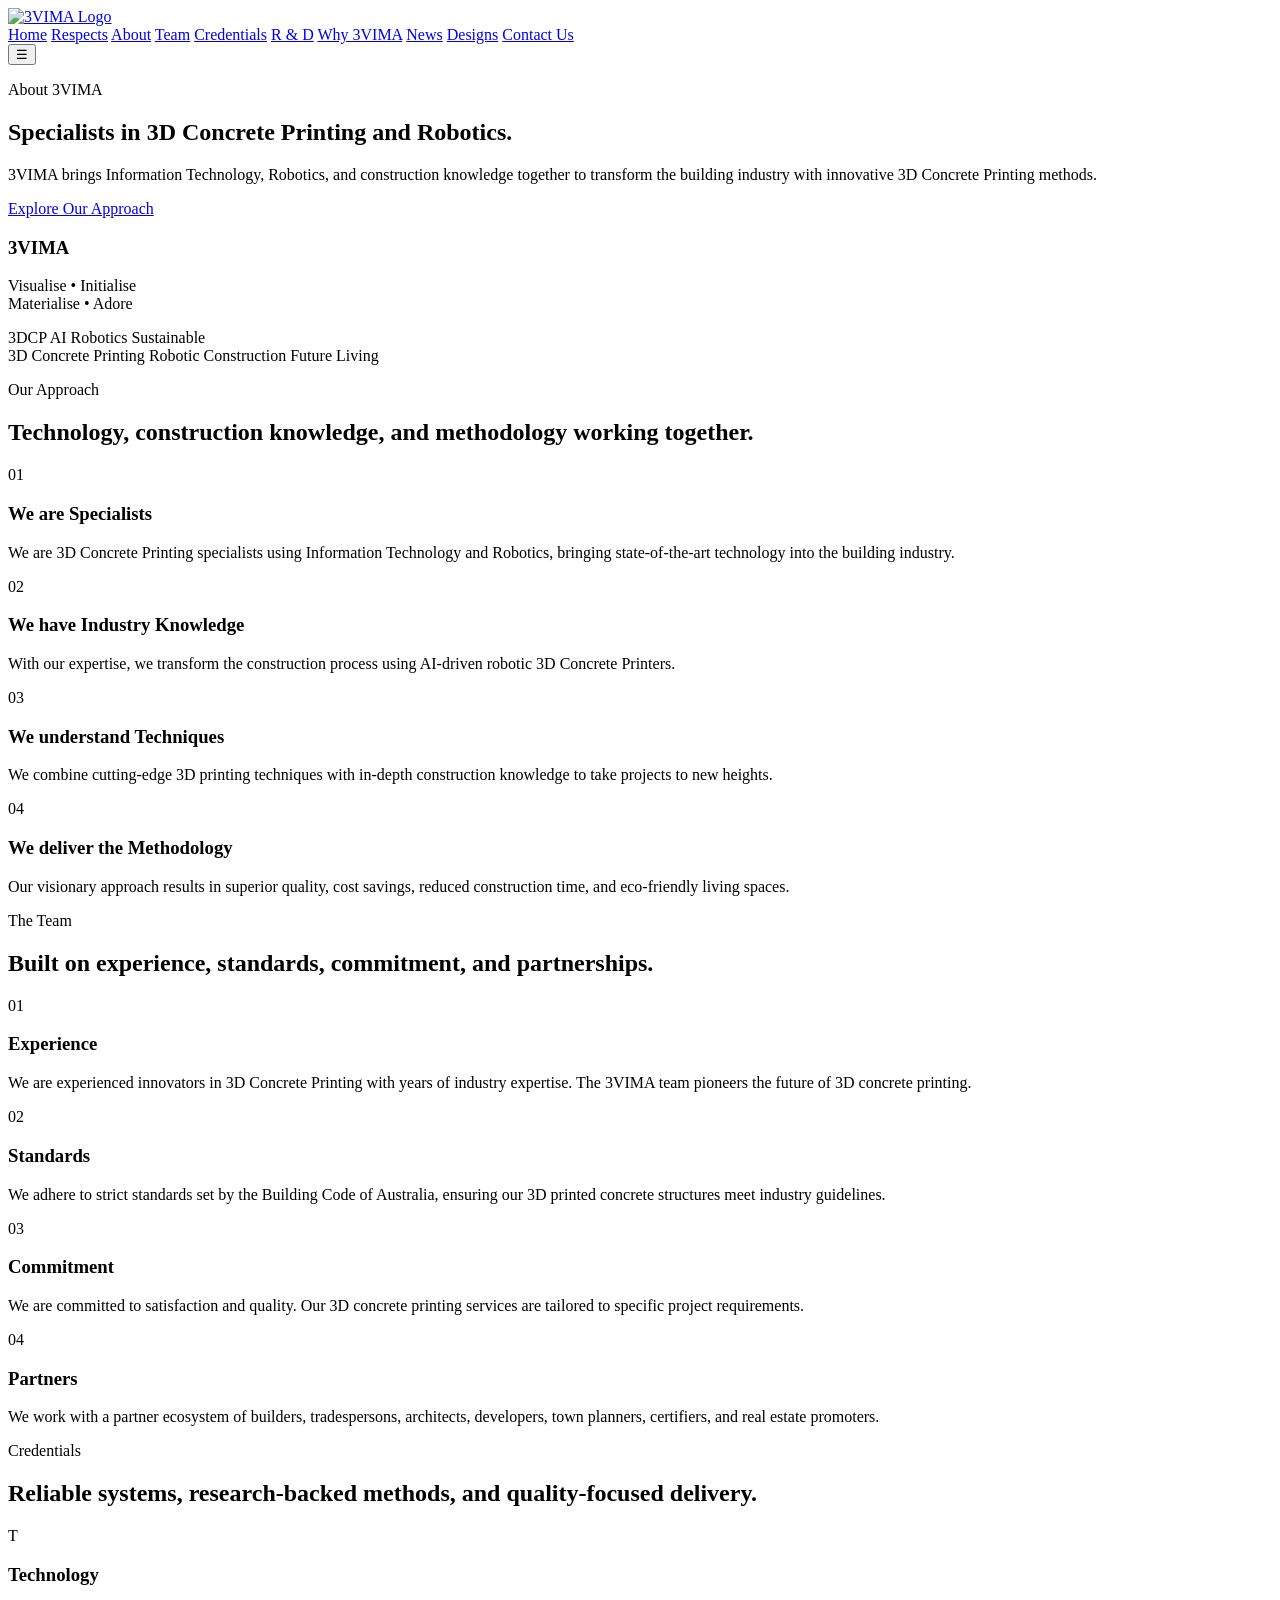
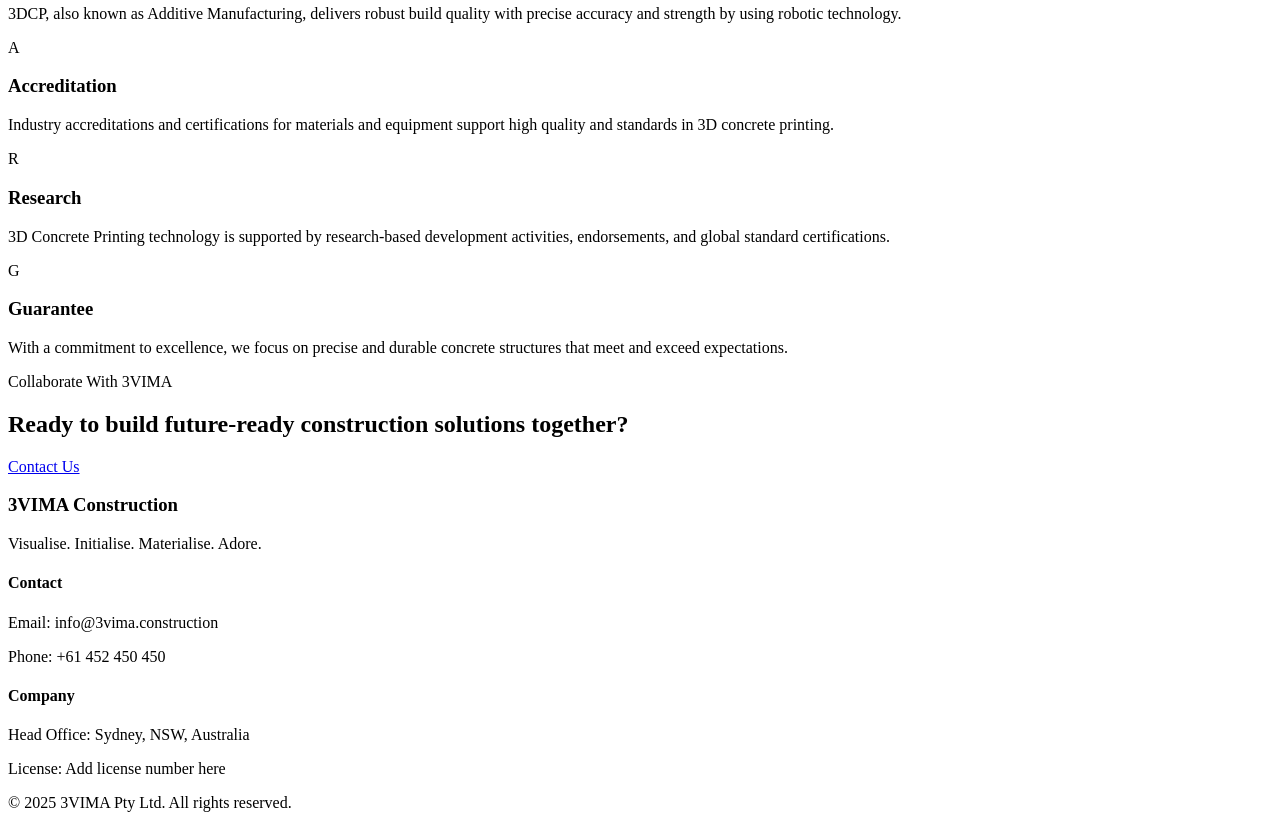
==== about.html @ 10da2226 "Add files via upload" ====
<!DOCTYPE html>
<html lang="en">
<head>
  <meta charset="UTF-8" />
  <meta name="viewport" content="width=device-width, initial-scale=1.0" />

  <title>About 3VIMA | 3D Concrete Printing & Robotics</title>

  <link rel="stylesheet" href="css/style.css" />
  <link rel="stylesheet" href="css/about.css" />
</head>
<body>

  <!-- HEADER -->
  <header class="site-header">
    <div class="container nav-wrapper">

      <a href="index.html" class="logo">
        <img src="assets/logo/logo.png" alt="3VIMA Logo" class="logo-img" />
      </a>

      <nav class="nav-menu" id="navMenu">
        <a href="index.html">Home</a>
        <a href="index.html#respects">Respects</a>
        <a href="about.html" class="active">About</a>
        <a href="about.html#team">Team</a>
        <a href="about.html#credentials">Credentials</a>
        <a href="technology.html#research">R & D</a>
        <a href="technology.html#why-3vima">Why 3VIMA</a>
        <a href="news.html">News</a>
        <a href="designs.html">Designs</a>
        <a href="contact.html">Contact Us</a>
      </nav>

      <button class="menu-toggle" id="menuToggle" aria-label="Open menu">☰</button>

    </div>
  </header>

  <main>

    <!-- ABOUT HERO -->
    <section class="about-hero">
      <div class="container about-hero-grid">

        <div class="about-hero-content reveal slide-left">
          <p class="section-tag">About 3VIMA</p>

          <h1>Specialists in 3D Concrete Printing and Robotics.</h1>

          <p>
            3VIMA brings Information Technology, Robotics, and construction knowledge
            together to transform the building industry with innovative 3D Concrete
            Printing methods.
          </p>

          <a href="#about-cards" class="btn btn-primary">Explore Our Approach</a>
        </div>

         <div class="tech-stack-card method-card reveal slide-right">
  <div class="stack-glow"></div>

  <div class="method-ring">
    <div class="method-center">
      <h3>3VIMA</h3>
      <p>Visualise • Initialise<br />Materialise • Adore</p>
    </div>

    <span class="method-node node-one">3DCP</span>
    <span class="method-node node-two">AI</span>
    <span class="method-node node-three">Robotics</span>
    <span class="method-node node-four">Sustainable</span>
  </div>

  <div class="stack-list method-tags">
    <span>3D Concrete Printing</span>
    <span>Robotic Construction</span>
    <span>Future Living</span>
  </div>
</div>

      </div>
    </section>

    <!-- ABOUT CARDS -->
    <section class="about-cards-section" id="about-cards">
      <div class="container">

        <div class="about-section-heading reveal fade-up">
          <p class="section-tag">Our Approach</p>
          <h2>Technology, construction knowledge, and methodology working together.</h2>
        </div>

        <div class="staggered-grid">

          <article class="about-info-card reveal fade-up">
            <span>01</span>
            <h3>We are Specialists</h3>
            <p>
              We are 3D Concrete Printing specialists using Information Technology
              and Robotics, bringing state-of-the-art technology into the building industry.
            </p>
          </article>

          <article class="about-info-card reveal fade-up delay-1">
            <span>02</span>
            <h3>We have Industry Knowledge</h3>
            <p>
              With our expertise, we transform the construction process using
              AI-driven robotic 3D Concrete Printers.
            </p>
          </article>

          <article class="about-info-card reveal fade-up offset-card delay-2">
            <span>03</span>
            <h3>We understand Techniques</h3>
            <p>
              We combine cutting-edge 3D printing techniques with in-depth
              construction knowledge to take projects to new heights.
            </p>
          </article>

          <article class="about-info-card reveal fade-up offset-card delay-3">
            <span>04</span>
            <h3>We deliver the Methodology</h3>
            <p>
              Our visionary approach results in superior quality, cost savings,
              reduced construction time, and eco-friendly living spaces.
            </p>
          </article>

        </div>

      </div>
    </section>

    <!-- TEAM TIMELINE -->
    <section class="team-section" id="team">
      <div class="container">

        <div class="team-heading reveal fade-up">
          <p class="section-tag">The Team</p>
          <h2>Built on experience, standards, commitment, and partnerships.</h2>
        </div>

        <div class="timeline">

          <article class="timeline-item reveal slide-left">
            <div class="timeline-dot"></div>
            <div class="timeline-content">
              <span>01</span>
              <h3>Experience</h3>
              <p>
                We are experienced innovators in 3D Concrete Printing with years of
                industry expertise. The 3VIMA team pioneers the future of 3D concrete printing.
              </p>
            </div>
          </article>

          <article class="timeline-item reveal slide-right">
            <div class="timeline-dot"></div>
            <div class="timeline-content">
              <span>02</span>
              <h3>Standards</h3>
              <p>
                We adhere to strict standards set by the Building Code of Australia,
                ensuring our 3D printed concrete structures meet industry guidelines.
              </p>
            </div>
          </article>

          <article class="timeline-item reveal slide-left">
            <div class="timeline-dot"></div>
            <div class="timeline-content">
              <span>03</span>
              <h3>Commitment</h3>
              <p>
                We are committed to satisfaction and quality. Our 3D concrete printing
                services are tailored to specific project requirements.
              </p>
            </div>
          </article>

          <article class="timeline-item reveal slide-right">
            <div class="timeline-dot"></div>
            <div class="timeline-content">
              <span>04</span>
              <h3>Partners</h3>
              <p>
                We work with a partner ecosystem of builders, tradespersons, architects,
                developers, town planners, certifiers, and real estate promoters.
              </p>
            </div>
          </article>

        </div>

      </div>
    </section>

    <!-- CREDENTIALS -->
    <section class="credentials-section" id="credentials">
      <div class="container">

        <div class="about-section-heading reveal fade-up">
          <p class="section-tag">Credentials</p>
          <h2>Reliable systems, research-backed methods, and quality-focused delivery.</h2>
        </div>

        <div class="credentials-grid">

          <article class="credential-card reveal zoom-in">
            <div class="credential-icon">T</div>
            <h3>Technology</h3>
            <p>
              3DCP, also known as Additive Manufacturing, delivers robust build
              quality with precise accuracy and strength by using robotic technology.
            </p>
          </article>

          <article class="credential-card reveal zoom-in delay-1">
            <div class="credential-icon">A</div>
            <h3>Accreditation</h3>
            <p>
              Industry accreditations and certifications for materials and equipment
              support high quality and standards in 3D concrete printing.
            </p>
          </article>

          <article class="credential-card reveal zoom-in delay-2">
            <div class="credential-icon">R</div>
            <h3>Research</h3>
            <p>
              3D Concrete Printing technology is supported by research-based development
              activities, endorsements, and global standard certifications.
            </p>
          </article>

          <article class="credential-card reveal zoom-in delay-3">
            <div class="credential-icon">G</div>
            <h3>Guarantee</h3>
            <p>
              With a commitment to excellence, we focus on precise and durable concrete
              structures that meet and exceed expectations.
            </p>
          </article>

        </div>

      </div>
    </section>

    <!-- ABOUT CTA -->
    <section class="about-cta">
      <div class="container about-cta-box reveal fade-up">
        <div>
          <p class="section-tag">Collaborate With 3VIMA</p>
          <h2>Ready to build future-ready construction solutions together?</h2>
        </div>

        <a href="contact.html" class="btn btn-primary">Contact Us</a>
      </div>
    </section>

  </main>

  <!-- FOOTER -->
  <footer class="site-footer">
    <div class="container footer-grid">
      <div>
        <h3>3VIMA Construction</h3>
        <p>Visualise. Initialise. Materialise. Adore.</p>
      </div>

      <div>
        <h4>Contact</h4>
        <p>Email: info@3vima.construction</p>
        <p>Phone: +61 452 450 450</p>
      </div>

      <div>
        <h4>Company</h4>
        <p>Head Office: Sydney, NSW, Australia</p>
        <p>License: Add license number here</p>
      </div>
    </div>

    <div class="footer-bottom">
      <p>© 2025 3VIMA Pty Ltd. All rights reserved.</p>
    </div>
  </footer>

  <script src="js/main.js"></script>
</body>
</html>
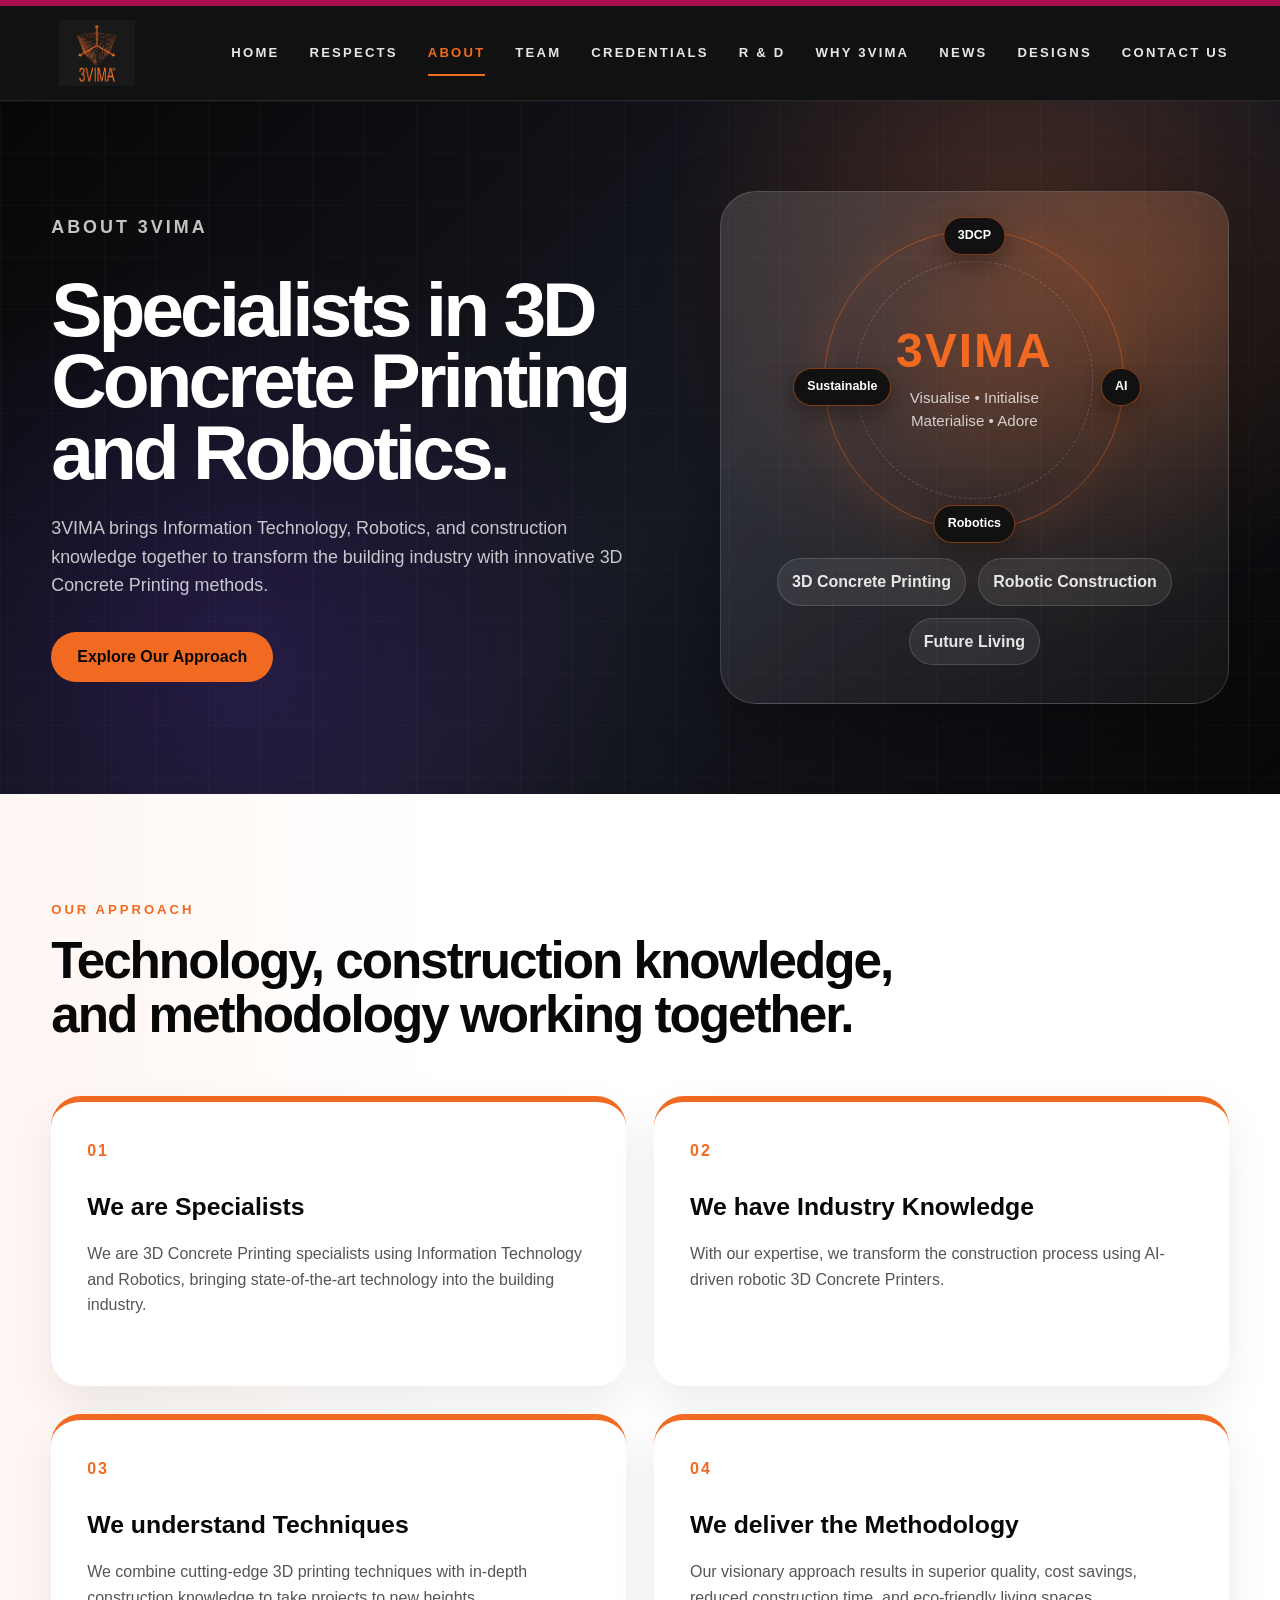
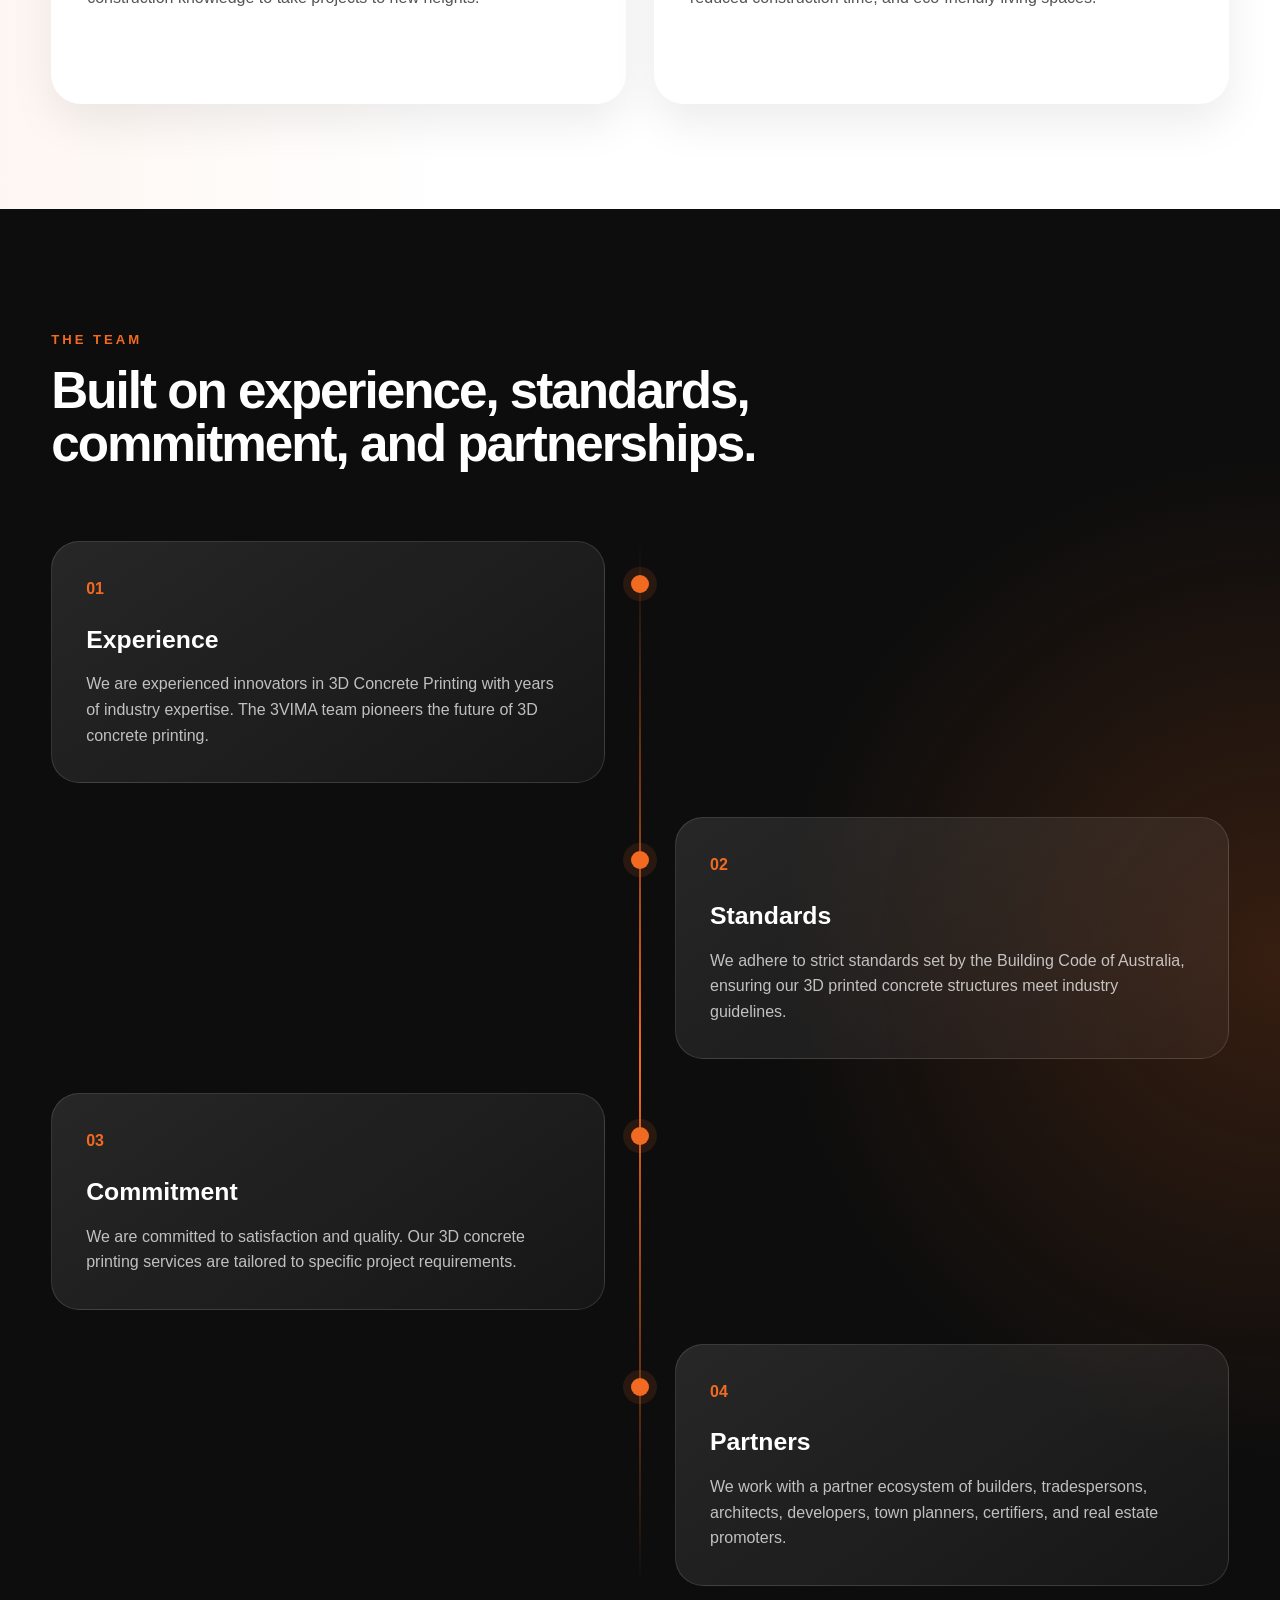
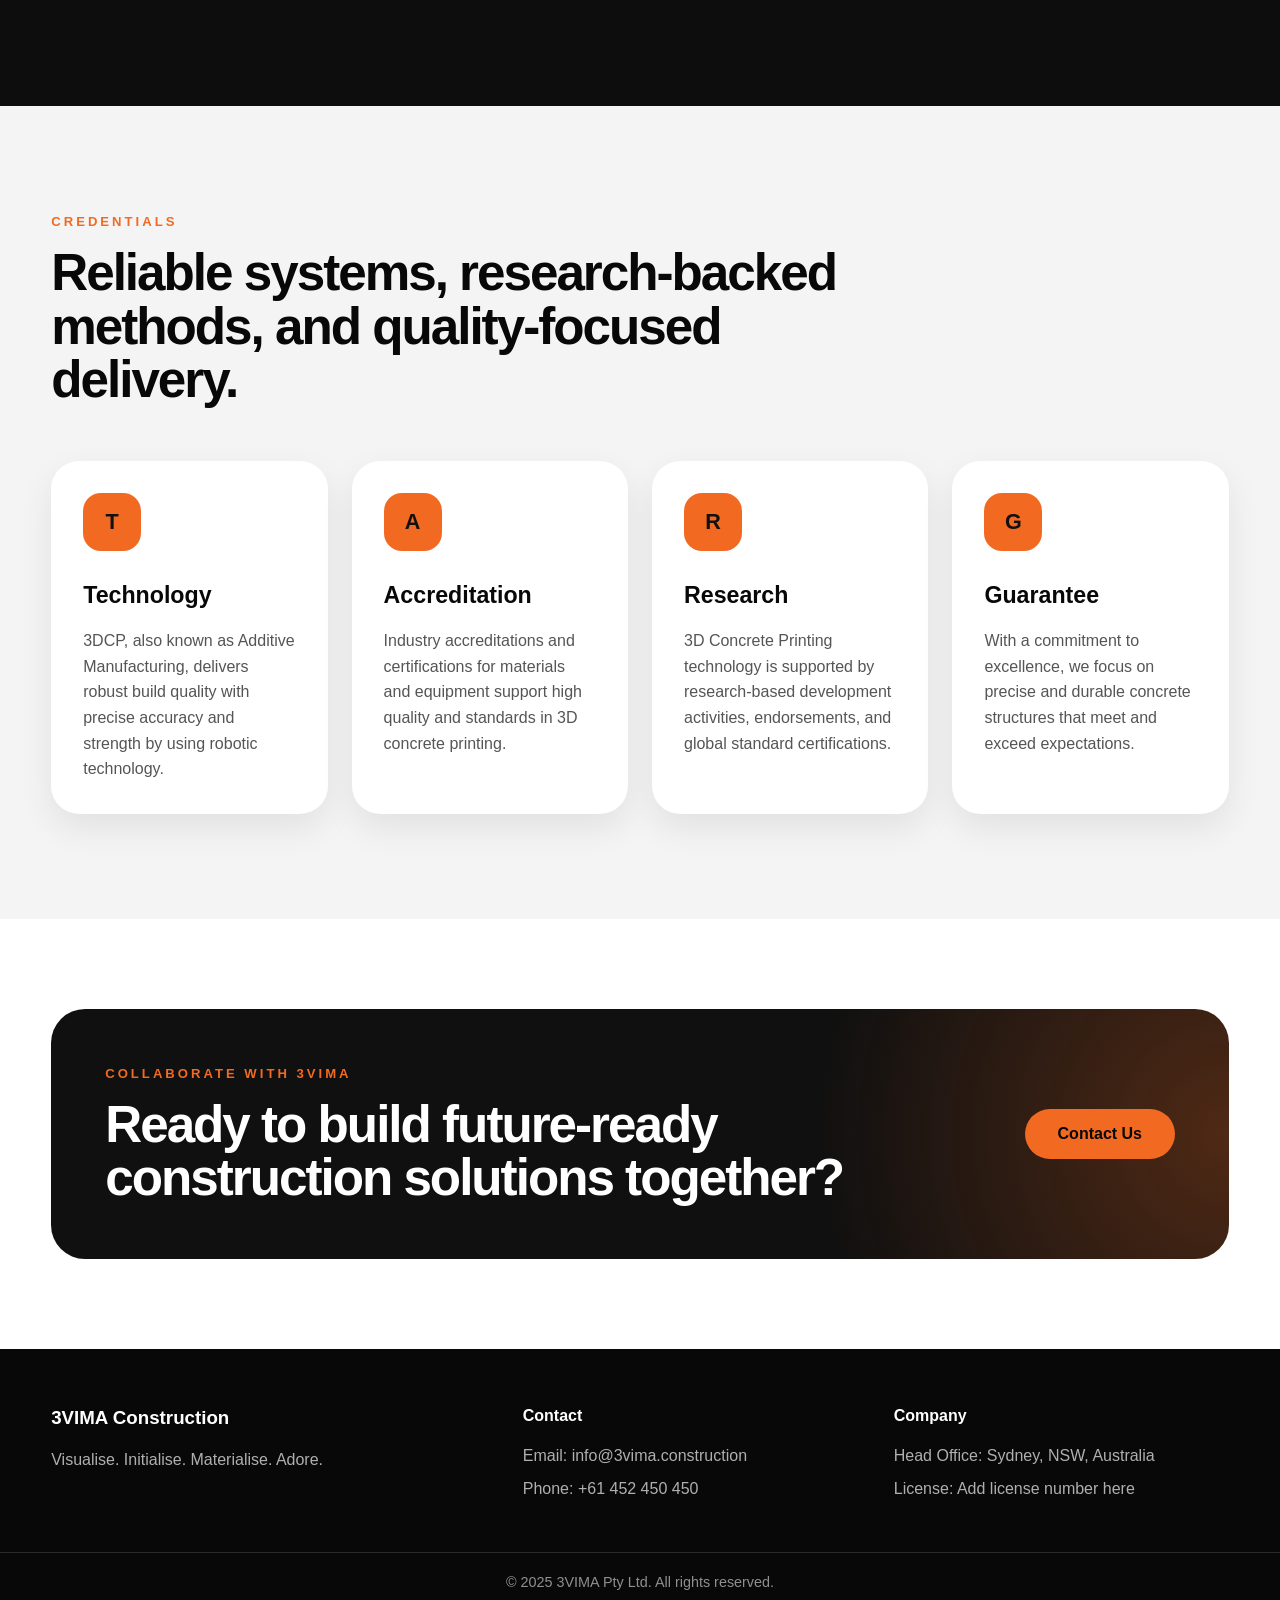
==== commit d368518f: "Update about.html" ====
--- a/about.html
+++ b/about.html
@@ -16,7 +16,7 @@
     <div class="container nav-wrapper">
 
       <a href="index.html" class="logo">
-        <img src="assets/logo/logo.png" alt="3VIMA Logo" class="logo-img" />
+        <img src="assets/logo/LOGO.png" alt="3VIMA Logo" class="logo-img" />
       </a>
 
       <nav class="nav-menu" id="navMenu">
@@ -292,4 +292,4 @@
 
   <script src="js/main.js"></script>
 </body>
-</html>+</html>
--- a/css/style.css
+++ b/css/style.css
@@ -0,0 +1,1195 @@
+* {
+  margin: 0;
+  padding: 0;
+  box-sizing: border-box;
+}
+
+:root {
+  --orange: #f26a21;
+  --orange-light: #ff914d;
+  --black: #080808;
+  --dark: #151515;
+  --white: #ffffff;
+  --maroon: #a80f4f;
+  --muted: #666666;
+  --light: #f5f5f5;
+  --border: rgba(255, 255, 255, 0.14);
+  --shadow: 0 24px 70px rgba(0, 0, 0, 0.35);
+}
+
+html {
+  scroll-behavior: smooth;
+}
+
+body {
+  font-family: Arial, Helvetica, sans-serif;
+  background: var(--white);
+  color: var(--black);
+  line-height: 1.6;
+}
+
+a {
+  text-decoration: none;
+  color: inherit;
+}
+
+img {
+  max-width: 100%;
+  display: block;
+}
+
+.container {
+  width: min(1240px, 92%);
+  margin: 0 auto;
+}
+
+/* HEADER */
+
+.site-header {
+  position: sticky;
+  top: 0;
+  z-index: 999;
+  background: #111111;
+  border-top: 6px solid var(--maroon);
+  border-bottom: 1px solid rgba(255, 255, 255, 0.1);
+}
+
+.nav-wrapper {
+  min-height: 88px;
+  display: flex;
+  align-items: center;
+  justify-content: space-between;
+}
+
+.logo {
+  display: inline-flex;
+  align-items: center;
+  justify-content: center;
+  flex-shrink: 0;
+}
+
+.logo-img {
+  width: 96px;
+  height: 72px;
+  object-fit: contain;
+  display: block;
+}
+
+.nav-menu {
+  display: flex;
+  align-items: center;
+  justify-content: flex-end;
+  gap: 28px;
+  margin-left: 40px;
+  width: 100%;
+}
+
+.nav-menu a {
+  color: rgba(255, 255, 255, 0.9);
+  font-size: 0.84rem;
+  font-weight: 900;
+  text-transform: uppercase;
+  letter-spacing: 2.5px;
+  position: relative;
+  transition: 0.25s ease;
+  white-space: nowrap;
+  line-height: 1.2;
+}
+
+.nav-menu a:hover,
+.nav-menu a.active {
+  color: var(--orange);
+}
+
+.nav-menu a::after {
+  content: "";
+  position: absolute;
+  left: 0;
+  bottom: -15px;
+  width: 0;
+  height: 2px;
+  background: var(--orange);
+  transition: 0.25s ease;
+}
+
+.nav-menu a:hover::after,
+.nav-menu a.active::after {
+  width: 100%;
+}
+
+.menu-toggle {
+  display: none;
+  border: none;
+  background: transparent;
+  color: var(--white);
+  font-size: 2rem;
+  cursor: pointer;
+}
+
+/* BUTTONS */
+
+.btn {
+  min-height: 50px;
+  display: inline-flex;
+  align-items: center;
+  justify-content: center;
+  padding: 0 26px;
+  border-radius: 999px;
+  font-weight: 900;
+  transition: 0.25s ease;
+}
+
+.btn-primary {
+  background: var(--orange);
+  color: var(--black);
+}
+
+.btn-primary:hover {
+  background: var(--orange-light);
+  transform: translateY(-3px);
+}
+
+.btn-outline {
+  border: 1px solid rgba(255, 255, 255, 0.28);
+  color: var(--white);
+}
+
+.btn-outline:hover {
+  border-color: var(--orange);
+  color: var(--orange);
+  transform: translateY(-3px);
+}
+
+/* HERO CAROUSEL */
+
+.hero-carousel {
+  position: relative;
+  min-height: 650px;
+  background:
+    radial-gradient(circle at 75% 30%, rgba(242, 106, 33, 0.2), transparent 30%),
+    radial-gradient(circle at 15% 85%, rgba(93, 54, 180, 0.22), transparent 34%),
+    linear-gradient(135deg, #0b0b0f 0%, #171923 52%, #0a0a0c 100%);
+  color: var(--white);
+  overflow: hidden;
+}
+
+.hero-carousel::before {
+  content: "";
+  position: absolute;
+  inset: 0;
+  background-image:
+    linear-gradient(rgba(255,255,255,0.035) 1px, transparent 1px),
+    linear-gradient(90deg, rgba(255,255,255,0.035) 1px, transparent 1px);
+  background-size: 52px 52px;
+  opacity: 0.65;
+}
+
+.carousel-track {
+  position: relative;
+  min-height: 650px;
+  z-index: 2;
+}
+
+.carousel-slide {
+  position: absolute;
+  inset: 0;
+  display: flex;
+  align-items: center;
+  opacity: 0;
+  visibility: hidden;
+  transform: translateX(40px);
+  transition: 0.7s ease;
+}
+
+.carousel-slide.active {
+  opacity: 1;
+  visibility: visible;
+  transform: translateX(0);
+}
+
+.carousel-grid {
+  display: grid;
+  grid-template-columns: 0.95fr 1.05fr;
+  gap: 64px;
+  align-items: center;
+  padding: 70px 0;
+}
+
+.eyebrow,
+.section-tag {
+  color: var(--orange);
+  text-transform: uppercase;
+  letter-spacing: 3px;
+  font-size: 0.82rem;
+  font-weight: 900;
+  margin-bottom: 14px;
+}
+
+.carousel-content h1 {
+  max-width: 680px;
+  font-size: clamp(2.8rem, 5.6vw, 5.8rem);
+  line-height: 0.95;
+  letter-spacing: -3px;
+  margin-bottom: 24px;
+}
+
+.carousel-content p {
+  max-width: 600px;
+  color: rgba(255,255,255,0.76);
+  font-size: 1.08rem;
+  margin-bottom: 30px;
+}
+
+/* WELCOME SLIDE */
+
+.welcome-slide {
+  text-align: center;
+}
+
+.welcome-slide-content {
+  position: relative;
+  min-height: 560px;
+  display: flex;
+  align-items: center;
+  justify-content: center;
+  text-align: center;
+  flex-direction: column;
+}
+
+.welcome-glow {
+  position: absolute;
+  width: 360px;
+  height: 360px;
+  border-radius: 50%;
+  background: rgba(242, 106, 33, 0.17);
+  filter: blur(70px);
+}
+
+.welcome-slide h1 {
+  position: relative;
+  z-index: 2;
+  font-size: clamp(3rem, 7vw, 7rem);
+  line-height: 0.95;
+  letter-spacing: -4px;
+  margin-bottom: 22px;
+}
+
+.hero-main-text {
+  position: relative;
+  z-index: 2;
+  color: rgba(255, 255, 255, 0.86);
+  font-size: clamp(1.25rem, 2.4vw, 2rem);
+  font-weight: 800;
+  letter-spacing: 1px;
+  margin-bottom: 16px;
+}
+
+.hero-support-text {
+  position: relative;
+  z-index: 2;
+  color: var(--orange-light);
+  font-weight: 800;
+  margin-bottom: 32px;
+}
+
+.welcome-slide .btn {
+  position: relative;
+  z-index: 2;
+}
+
+/* IMAGE SLIDES */
+
+.carousel-image-card {
+  position: relative;
+  border-radius: 32px;
+  overflow: hidden;
+  min-height: 390px;
+  background: rgba(255,255,255,0.07);
+  border: 1px solid rgba(255,255,255,0.16);
+  box-shadow: var(--shadow);
+}
+
+.carousel-image-card::after {
+  content: "";
+  position: absolute;
+  inset: 0;
+  background: linear-gradient(135deg, rgba(242,106,33,0.16), transparent 45%);
+  pointer-events: none;
+}
+
+.carousel-image-card img {
+  width: 100%;
+  height: 430px;
+  object-fit: cover;
+}
+
+.flag-image-card img {
+  object-fit: contain;
+  padding: 38px;
+  background: rgba(255,255,255,0.04);
+}
+
+/* CAROUSEL CONTROLS */
+
+.carousel-btn {
+  position: absolute;
+  top: 50%;
+  z-index: 5;
+  transform: translateY(-50%);
+  width: 46px;
+  height: 46px;
+  border-radius: 50%;
+  border: 1px solid rgba(255,255,255,0.22);
+  background: rgba(0,0,0,0.45);
+  color: white;
+  font-size: 2.2rem;
+  cursor: pointer;
+  transition: 0.25s ease;
+}
+
+.carousel-btn:hover {
+  background: var(--orange);
+  color: var(--black);
+}
+
+.carousel-prev {
+  left: 22px;
+}
+
+.carousel-next {
+  right: 22px;
+}
+
+.carousel-dots {
+  position: absolute;
+  left: 50%;
+  bottom: 26px;
+  transform: translateX(-50%);
+  display: flex;
+  gap: 11px;
+  z-index: 6;
+}
+
+.dot {
+  width: 12px;
+  height: 12px;
+  border: none;
+  border-radius: 50%;
+  background: rgba(255,255,255,0.35);
+  cursor: pointer;
+}
+
+.dot.active {
+  background: var(--orange);
+  transform: scale(1.25);
+}
+
+/* SECTIONS */
+
+.section {
+  padding: 96px 0;
+}
+
+.intro-section {
+  background: var(--white);
+}
+
+.intro-grid {
+  display: grid;
+  grid-template-columns: 0.95fr 1.05fr;
+  gap: 70px;
+  align-items: center;
+}
+
+.intro-grid h2,
+.section-heading h2,
+.dark-cta h2,
+.respects-content h2 {
+  font-size: clamp(2.1rem, 4vw, 4rem);
+  line-height: 1.05;
+  letter-spacing: -2px;
+}
+
+.intro-grid p {
+  font-size: 1.12rem;
+  color: #454545;
+}
+
+.feature-section {
+  background: #f4f4f4;
+}
+
+.section-heading {
+  max-width: 760px;
+  margin-bottom: 44px;
+}
+
+.feature-grid {
+  display: grid;
+  grid-template-columns: repeat(3, 1fr);
+  gap: 26px;
+}
+
+.feature-card {
+  background: var(--white);
+  border-radius: 28px;
+  padding: 34px;
+  min-height: 280px;
+  box-shadow: 0 14px 34px rgba(0,0,0,0.08);
+  transition: 0.25s ease;
+}
+
+.feature-card:hover {
+  transform: translateY(-8px);
+}
+
+.feature-card span {
+  color: var(--orange);
+  font-size: 0.9rem;
+  font-weight: 900;
+}
+
+.feature-card h3 {
+  margin: 22px 0 14px;
+  font-size: 1.45rem;
+}
+
+.feature-card p {
+  color: #555;
+}
+
+/* CTA */
+
+.dark-cta {
+  background:
+    radial-gradient(circle at right, rgba(242,106,33,0.22), transparent 32%),
+    var(--black);
+  color: var(--white);
+}
+
+.cta-grid {
+  display: grid;
+  grid-template-columns: 1.2fr 0.8fr;
+  gap: 40px;
+  align-items: center;
+}
+
+.cta-actions {
+  display: flex;
+  justify-content: flex-end;
+  gap: 16px;
+  flex-wrap: wrap;
+}
+
+/* RESPECTS */
+
+.respects-section {
+  background: #111;
+  color: var(--white);
+}
+
+.respects-layout {
+  display: grid;
+  grid-template-columns: 320px 1fr;
+  gap: 60px;
+  align-items: center;
+}
+
+.flag-area {
+  display: grid;
+  gap: 22px;
+}
+
+.aboriginal-flag,
+.torres-flag {
+  width: 280px;
+  height: 160px;
+  border-radius: 18px;
+  overflow: hidden;
+  box-shadow: 0 18px 50px rgba(0,0,0,0.35);
+}
+
+.aboriginal-flag {
+  position: relative;
+  background: linear-gradient(to bottom, #000 0 50%, #d71920 50% 100%);
+}
+
+.aboriginal-flag::after {
+  content: "";
+  position: absolute;
+  width: 74px;
+  height: 74px;
+  background: #f6d32d;
+  border-radius: 50%;
+  left: 50%;
+  top: 50%;
+  transform: translate(-50%, -50%);
+}
+
+.torres-flag {
+  position: relative;
+  background:
+    linear-gradient(to bottom,
+      #00843d 0 20%,
+      #000 20% 30%,
+      #005eb8 30% 70%,
+      #000 70% 80%,
+      #00843d 80% 100%);
+}
+
+.torres-symbol {
+  position: absolute;
+  color: white;
+  font-size: 4rem;
+  left: 50%;
+  top: 50%;
+  transform: translate(-50%, -50%);
+}
+
+.respects-content {
+  max-width: 900px;
+}
+
+.respects-content h2 {
+  margin-bottom: 24px;
+}
+
+.respects-content p:last-child {
+  color: rgba(255,255,255,0.72);
+  font-size: 1.1rem;
+}
+
+/* FOOTER */
+
+.site-footer {
+  background: var(--black);
+  color: var(--white);
+  padding-top: 54px;
+}
+
+.footer-grid {
+  display: grid;
+  grid-template-columns: 1.3fr 1fr 1fr;
+  gap: 36px;
+  padding-bottom: 42px;
+}
+
+.site-footer h3,
+.site-footer h4 {
+  margin-bottom: 14px;
+}
+
+.site-footer p {
+  color: rgba(255,255,255,0.68);
+  margin-bottom: 8px;
+}
+
+.footer-bottom {
+  border-top: 1px solid var(--border);
+  text-align: center;
+  padding: 18px 0;
+}
+
+.footer-bottom p {
+  color: rgba(255,255,255,0.55);
+  font-size: 0.9rem;
+}
+
+/* RESPONSIVE */
+
+@media (max-width: 1260px) {
+  .nav-menu {
+    gap: 18px;
+    margin-left: 30px;
+  }
+
+  .nav-menu a {
+    font-size: 0.74rem;
+    letter-spacing: 1.9px;
+  }
+
+  .logo-img {
+    width: 86px;
+  }
+}
+
+@media (max-width: 1040px) {
+  .menu-toggle {
+    display: block;
+  }
+
+  .nav-wrapper {
+    min-height: 78px;
+  }
+
+  .logo-img {
+    width: 82px;
+    height: 62px;
+  }
+
+  .nav-menu {
+    position: absolute;
+    top: 84px;
+    left: 0;
+    width: 100%;
+    background: #111111;
+    flex-direction: column;
+    align-items: flex-start;
+    gap: 0;
+    margin-left: 0;
+    padding: 18px 4%;
+    display: none;
+    border-bottom: 1px solid rgba(255,255,255,0.1);
+  }
+
+  .nav-menu.show {
+    display: flex;
+  }
+
+  .nav-menu a {
+    width: 100%;
+    padding: 14px 0;
+    color: rgba(255,255,255,0.9);
+    font-size: 0.86rem;
+    letter-spacing: 2px;
+  }
+
+  .nav-menu a::after {
+    display: none;
+  }
+
+  .carousel-grid,
+  .intro-grid,
+  .feature-grid,
+  .cta-grid,
+  .respects-layout {
+    grid-template-columns: 1fr;
+  }
+
+  .carousel-grid {
+    gap: 38px;
+    padding: 60px 0 90px;
+  }
+
+  .carousel-image-card img {
+    height: 340px;
+  }
+
+  .cta-actions {
+    justify-content: flex-start;
+  }
+
+  .flag-area {
+    display: flex;
+    flex-wrap: wrap;
+  }
+
+  .footer-grid {
+    grid-template-columns: 1fr;
+  }
+}
+
+@media (max-width: 620px) {
+  .site-header {
+    border-top-width: 5px;
+  }
+
+  .nav-wrapper {
+    min-height: 72px;
+  }
+
+  .logo-img {
+    width: 72px;
+    height: 54px;
+  }
+
+  .hero-carousel,
+  .carousel-track {
+    min-height: auto;
+  }
+
+  .carousel-slide {
+    position: relative;
+    display: none;
+  }
+
+  .carousel-slide.active {
+    display: flex;
+  }
+
+  .welcome-slide-content {
+    min-height: 520px;
+    padding: 70px 0 90px;
+  }
+
+  .carousel-content h1,
+  .welcome-slide h1 {
+    font-size: 3rem;
+    letter-spacing: -2px;
+  }
+
+  .hero-main-text {
+    font-size: 1.25rem;
+  }
+
+  .carousel-image-card img {
+    height: 260px;
+  }
+
+  .carousel-btn {
+    display: none;
+  }
+
+  .btn {
+    width: 100%;
+  }
+
+  .section {
+    padding: 72px 0;
+  }
+
+  .aboriginal-flag,
+  .torres-flag {
+    width: 100%;
+    max-width: 280px;
+  }
+}
+/* =========================
+   REFINEMENTS
+========================= */
+
+/* Better logo fit */
+.nav-wrapper {
+  min-height: 94px;
+}
+
+.logo {
+  width: 92px;
+  height: 78px;
+  display: flex;
+  align-items: center;
+  justify-content: center;
+}
+
+.logo-img {
+  width: 76px;
+  height: 76px;
+  object-fit: contain;
+  border-radius: 2px;
+}
+
+/* Slightly better nav spacing */
+.nav-menu {
+  gap: 30px;
+}
+
+.nav-menu a {
+  font-size: 0.82rem;
+  letter-spacing: 2.2px;
+}
+
+/* Carousel height slightly tighter */
+.hero-carousel,
+.carousel-track {
+  min-height: 610px;
+}
+
+/* Welcome slide stronger */
+.welcome-slide-content {
+  min-height: 610px;
+}
+
+.welcome-slide .eyebrow {
+  font-size: 1rem;
+  letter-spacing: 5px;
+  margin-bottom: 22px;
+}
+
+.welcome-slide h1 {
+  font-size: clamp(4.2rem, 8vw, 8.6rem);
+  max-width: 1050px;
+  line-height: 0.88;
+  letter-spacing: -5px;
+  text-shadow: 0 0 35px rgba(242, 106, 33, 0.18);
+}
+
+.hero-main-text {
+  font-size: clamp(1.45rem, 2.8vw, 2.4rem);
+  max-width: 900px;
+}
+
+.hero-support-text {
+  font-size: 1.05rem;
+  letter-spacing: 2px;
+}
+
+/* Keep carousel buttons smaller and consistent */
+.carousel-content .btn,
+.welcome-slide .btn,
+.cta-actions .btn {
+  min-height: 46px;
+  padding: 0 22px;
+  font-size: 0.92rem;
+}
+
+/* Improve image cards */
+.carousel-image-card {
+  min-height: 390px;
+  display: flex;
+  align-items: center;
+  justify-content: center;
+}
+
+.carousel-image-card img {
+  height: 390px;
+}
+
+/* Align Australia flag better */
+.flag-image-card {
+  padding: 34px;
+}
+
+.flag-image-card img {
+  width: 100%;
+  height: 310px;
+  object-fit: contain;
+  padding: 0;
+  background: transparent;
+  border-radius: 12px;
+}
+
+/* Intro section upgrade */
+.intro-section {
+  background:
+    linear-gradient(90deg, rgba(242, 106, 33, 0.06), transparent 34%),
+    #ffffff;
+  position: relative;
+}
+
+.intro-title-box {
+  border-left: 7px solid var(--orange);
+  padding-left: 28px;
+}
+
+.intro-title-box h2 {
+  max-width: 680px;
+}
+
+.intro-info-card {
+  position: relative;
+  background: #111;
+  color: white;
+  border-radius: 28px;
+  padding: 42px;
+  box-shadow: 0 22px 55px rgba(0, 0, 0, 0.12);
+  overflow: hidden;
+}
+
+.intro-info-card::before {
+  content: "";
+  position: absolute;
+  width: 210px;
+  height: 210px;
+  background: var(--orange);
+  border-radius: 50%;
+  filter: blur(85px);
+  opacity: 0.25;
+  right: -60px;
+  top: -60px;
+}
+
+.intro-info-card p {
+  position: relative;
+  z-index: 2;
+  color: rgba(255, 255, 255, 0.82);
+  font-size: 1.12rem;
+}
+
+.intro-icon {
+  position: relative;
+  z-index: 2;
+  width: fit-content;
+  background: var(--orange);
+  color: #111;
+  padding: 10px 16px;
+  border-radius: 999px;
+  font-weight: 900;
+  letter-spacing: 2px;
+  margin-bottom: 24px;
+}
+
+/* Acknowledgement flag improvement */
+.flag-area {
+  background: rgba(255, 255, 255, 0.06);
+  border: 1px solid rgba(255, 255, 255, 0.14);
+  border-radius: 28px;
+  padding: 24px;
+  width: fit-content;
+  box-shadow: 0 24px 60px rgba(0, 0, 0, 0.35);
+}
+
+.aboriginal-flag,
+.torres-flag {
+  border: 1px solid rgba(255, 255, 255, 0.22);
+}
+
+.aboriginal-flag {
+  box-shadow:
+    0 0 0 6px rgba(255, 255, 255, 0.045),
+    0 18px 50px rgba(0, 0, 0, 0.35);
+}
+
+/* Responsive refinement */
+@media (max-width: 1260px) {
+  .nav-menu {
+    gap: 20px;
+  }
+
+  .nav-menu a {
+    font-size: 0.74rem;
+    letter-spacing: 1.8px;
+  }
+
+  .logo {
+    width: 84px;
+  }
+
+  .logo-img {
+    width: 68px;
+    height: 68px;
+  }
+}
+
+@media (max-width: 1040px) {
+  .logo {
+    width: auto;
+  }
+
+  .logo-img {
+    width: 72px;
+    height: 72px;
+  }
+
+  .nav-menu {
+    top: 100px;
+  }
+
+  .intro-title-box {
+    padding-left: 22px;
+  }
+
+  .intro-info-card {
+    padding: 32px;
+  }
+
+  .flag-area {
+    width: 100%;
+    max-width: 660px;
+  }
+}
+
+@media (max-width: 620px) {
+  .nav-wrapper {
+    min-height: 78px;
+  }
+
+  .logo-img {
+    width: 58px;
+    height: 58px;
+  }
+
+  .welcome-slide h1 {
+    font-size: 3.6rem;
+    letter-spacing: -2px;
+  }
+
+  .welcome-slide-content {
+    min-height: 520px;
+  }
+
+  .carousel-image-card img {
+    height: 250px;
+  }
+
+  .flag-image-card img {
+    height: 210px;
+  }
+
+  .intro-title-box {
+    border-left-width: 5px;
+    padding-left: 18px;
+  }
+
+  .flag-area {
+    padding: 18px;
+  }
+}
+/* =========================
+   FLAG CLEANUP
+========================= */
+
+/* 1) Australia flag in carousel - remove outer box */
+.flag-image-card {
+  background: transparent !important;
+  border: none !important;
+  box-shadow: none !important;
+  min-height: auto !important;
+  padding: 0 !important;
+  overflow: visible !important;
+}
+
+.flag-image-card::after {
+  display: none !important;
+}
+
+.flag-image-card img {
+  width: 100%;
+  max-width: 620px;
+  height: auto !important;
+  object-fit: contain !important;
+  margin: 0 auto;
+  border-radius: 10px;
+  display: block;
+  background: transparent !important;
+}
+
+/* 2) Remove background box behind Aboriginal + Torres flags */
+.flag-area {
+  background: transparent !important;
+  border: none !important;
+  box-shadow: none !important;
+  padding: 0 !important;
+  width: auto !important;
+}
+
+/* 3) Keep each flag clean and visible */
+.aboriginal-flag,
+.torres-flag {
+  width: 280px;
+  height: 160px;
+  border-radius: 18px;
+  overflow: hidden;
+  border: 2px solid rgba(255, 255, 255, 0.18);
+  box-shadow: none !important;
+}
+
+/* 4) Aboriginal flag contained properly */
+.aboriginal-flag {
+  position: relative;
+  background: linear-gradient(to bottom, #000 0 50%, #d71920 50% 100%);
+}
+
+.aboriginal-flag::after {
+  content: "";
+  position: absolute;
+  width: 74px;
+  height: 74px;
+  background: #f6d32d;
+  border-radius: 50%;
+  left: 50%;
+  top: 50%;
+  transform: translate(-50%, -50%);
+}
+
+/* 5) Torres Strait flag cleaner */
+.torres-flag {
+  position: relative;
+  background:
+    linear-gradient(to bottom,
+      #00843d 0 20%,
+      #000 20% 30%,
+      #005eb8 30% 70%,
+      #000 70% 80%,
+      #00843d 80% 100%);
+}
+
+.torres-symbol {
+  position: absolute;
+  color: white;
+  font-size: 4rem;
+  left: 50%;
+  top: 50%;
+  transform: translate(-50%, -50%);
+}
+
+/* 6) Mobile alignment */
+@media (max-width: 1040px) {
+  .flag-area {
+    display: grid !important;
+    gap: 18px;
+    justify-content: center;
+  }
+
+  .flag-image-card img {
+    max-width: 100%;
+  }
+}
+
+@media (max-width: 620px) {
+  .aboriginal-flag,
+  .torres-flag {
+    width: 100%;
+    max-width: 280px;
+    height: 150px;
+  }
+
+  .flag-image-card img {
+    max-width: 100%;
+    height: auto !important;
+  }
+}
+/* =========================
+   REAL RESPECT FLAGS
+========================= */
+
+.flag-area {
+  background: transparent !important;
+  border: none !important;
+  box-shadow: none !important;
+  padding: 0 !important;
+  display: grid;
+  gap: 22px;
+  width: 280px;
+}
+
+.respect-flag-img {
+  width: 280px;
+  height: 160px;
+  object-fit: cover;
+  border-radius: 18px;
+  display: block;
+  border: 2px solid rgba(255, 255, 255, 0.18);
+}
+
+/* Hide old CSS-drawn flags if they still exist somewhere */
+.aboriginal-flag,
+.torres-flag {
+  display: none;
+}
+
+@media (max-width: 1040px) {
+  .flag-area {
+    width: 100%;
+    max-width: 620px;
+    display: flex;
+    flex-wrap: wrap;
+    gap: 18px;
+  }
+
+  .respect-flag-img {
+    width: 280px;
+    height: 160px;
+  }
+}
+
+@media (max-width: 620px) {
+  .flag-area {
+    justify-content: center;
+  }
+
+  .respect-flag-img {
+    width: 100%;
+    max-width: 280px;
+    height: 150px;
+  }
+}
--- a/css/about.css
+++ b/css/about.css
@@ -0,0 +1,665 @@
+/* =========================
+   ABOUT PAGE
+========================= */
+
+.about-hero {
+  min-height: 620px;
+  display: flex;
+  align-items: center;
+  background:
+    radial-gradient(circle at 80% 25%, rgba(242, 106, 33, 0.24), transparent 32%),
+    radial-gradient(circle at 18% 80%, rgba(120, 58, 255, 0.18), transparent 34%),
+    linear-gradient(135deg, #070707, #171923 55%, #080808);
+  color: var(--white);
+  overflow: hidden;
+  position: relative;
+}
+
+.about-hero::before {
+  content: "";
+  position: absolute;
+  inset: 0;
+  background-image:
+    linear-gradient(rgba(255,255,255,0.035) 1px, transparent 1px),
+    linear-gradient(90deg, rgba(255,255,255,0.035) 1px, transparent 1px);
+  background-size: 52px 52px;
+  opacity: 0.7;
+}
+
+.about-hero-grid {
+  position: relative;
+  z-index: 2;
+  display: grid;
+  grid-template-columns: 1fr 0.85fr;
+  gap: 70px;
+  align-items: center;
+  padding: 90px 0;
+}
+
+.about-hero-content h1 {
+  max-width: 760px;
+  font-size: clamp(3rem, 6vw, 6.2rem);
+  line-height: 0.93;
+  letter-spacing: -4px;
+  margin-bottom: 26px;
+}
+
+.about-hero-content p {
+  max-width: 650px;
+  color: rgba(255, 255, 255, 0.76);
+  font-size: 1.12rem;
+  margin-bottom: 32px;
+}
+
+.tech-stack-card {
+  min-height: 430px;
+  border-radius: 36px;
+  background:
+    linear-gradient(145deg, rgba(255,255,255,0.13), rgba(255,255,255,0.04));
+  border: 1px solid rgba(255,255,255,0.16);
+  box-shadow: var(--shadow);
+  position: relative;
+  overflow: hidden;
+  padding: 38px;
+  display: flex;
+  flex-direction: column;
+  justify-content: flex-end;
+}
+
+.stack-glow {
+  position: absolute;
+  width: 260px;
+  height: 260px;
+  background: var(--orange);
+  border-radius: 50%;
+  filter: blur(85px);
+  opacity: 0.24;
+  top: -60px;
+  right: -60px;
+}
+
+.tech-stack-card::before {
+  content: "3D";
+  position: absolute;
+  top: 28px;
+  left: 34px;
+  font-size: 8rem;
+  line-height: 1;
+  font-weight: 900;
+  color: rgba(255,255,255,0.06);
+}
+
+.tech-stack-card h3 {
+  position: relative;
+  z-index: 2;
+  font-size: 2.1rem;
+  margin-bottom: 24px;
+}
+
+.stack-list {
+  position: relative;
+  z-index: 2;
+  display: flex;
+  flex-wrap: wrap;
+  gap: 12px;
+}
+
+.stack-list span {
+  background: rgba(255,255,255,0.1);
+  border: 1px solid rgba(255,255,255,0.14);
+  color: rgba(255,255,255,0.88);
+  padding: 10px 14px;
+  border-radius: 999px;
+  font-weight: 800;
+}
+
+/* ABOUT CARDS */
+
+.about-cards-section {
+  padding: 105px 0;
+  background:
+    linear-gradient(90deg, rgba(242, 106, 33, 0.06), transparent 35%),
+    #ffffff;
+}
+
+.about-section-heading {
+  max-width: 850px;
+  margin-bottom: 54px;
+}
+
+.about-section-heading h2,
+.team-heading h2,
+.about-cta-box h2 {
+  font-size: clamp(2.2rem, 4vw, 4.2rem);
+  line-height: 1.05;
+  letter-spacing: -2px;
+}
+
+.staggered-grid {
+  display: grid;
+  grid-template-columns: repeat(2, 1fr);
+  gap: 28px;
+}
+
+.about-info-card {
+  background: #ffffff;
+  border-radius: 30px;
+  padding: 36px;
+  min-height: 290px;
+  border-top: 6px solid var(--orange);
+  box-shadow: 0 18px 45px rgba(0,0,0,0.08);
+  transition: 0.25s ease;
+}
+
+.about-info-card:hover {
+  transform: translateY(-8px);
+}
+
+.about-info-card.offset-card {
+  transform: translateY(34px);
+}
+
+.about-info-card.offset-card:hover {
+  transform: translateY(24px);
+}
+
+.about-info-card span {
+  color: var(--orange);
+  font-weight: 900;
+  letter-spacing: 2px;
+}
+
+.about-info-card h3 {
+  font-size: 1.55rem;
+  margin: 24px 0 14px;
+}
+
+.about-info-card p {
+  color: #555;
+}
+
+/* TEAM TIMELINE */
+
+.team-section {
+  padding: 120px 0;
+  background:
+    radial-gradient(circle at right, rgba(242, 106, 33, 0.18), transparent 34%),
+    #0d0d0d;
+  color: var(--white);
+  overflow: hidden;
+}
+
+.team-heading {
+  max-width: 880px;
+  margin-bottom: 70px;
+}
+
+.timeline {
+  position: relative;
+  display: grid;
+  gap: 34px;
+}
+
+.timeline::before {
+  content: "";
+  position: absolute;
+  left: 50%;
+  top: 0;
+  bottom: 0;
+  width: 2px;
+  background: linear-gradient(to bottom, transparent, var(--orange), transparent);
+  transform: translateX(-50%);
+}
+
+.timeline-item {
+  position: relative;
+  display: grid;
+  grid-template-columns: 1fr 1fr;
+  gap: 70px;
+  align-items: center;
+}
+
+.timeline-item:nth-child(even) .timeline-content {
+  grid-column: 2;
+}
+
+.timeline-dot {
+  position: absolute;
+  left: 50%;
+  top: 34px;
+  width: 18px;
+  height: 18px;
+  background: var(--orange);
+  border-radius: 50%;
+  transform: translateX(-50%);
+  box-shadow: 0 0 0 8px rgba(242, 106, 33, 0.12);
+}
+
+.timeline-content {
+  background:
+    linear-gradient(145deg, rgba(255,255,255,0.11), rgba(255,255,255,0.04));
+  border: 1px solid rgba(255,255,255,0.12);
+  border-radius: 28px;
+  padding: 34px;
+}
+
+.timeline-content span {
+  color: var(--orange);
+  font-weight: 900;
+}
+
+.timeline-content h3 {
+  font-size: 1.55rem;
+  margin: 18px 0 12px;
+}
+
+.timeline-content p {
+  color: rgba(255,255,255,0.72);
+}
+
+/* CREDENTIALS */
+
+.credentials-section {
+  padding: 105px 0;
+  background: #f4f4f4;
+}
+
+.credentials-grid {
+  display: grid;
+  grid-template-columns: repeat(4, 1fr);
+  gap: 24px;
+}
+
+.credential-card {
+  background: #ffffff;
+  border-radius: 28px;
+  padding: 32px;
+  min-height: 310px;
+  box-shadow: 0 14px 34px rgba(0,0,0,0.08);
+  transition: 0.25s ease;
+}
+
+.credential-card:hover {
+  transform: translateY(-8px);
+}
+
+.credential-icon {
+  width: 58px;
+  height: 58px;
+  border-radius: 18px;
+  background: var(--orange);
+  color: #111;
+  display: grid;
+  place-items: center;
+  font-weight: 900;
+  font-size: 1.35rem;
+  margin-bottom: 26px;
+}
+
+.credential-card h3 {
+  font-size: 1.45rem;
+  margin-bottom: 14px;
+}
+
+.credential-card p {
+  color: #555;
+}
+
+/* CTA */
+
+.about-cta {
+  padding: 90px 0;
+  background: #ffffff;
+}
+
+.about-cta-box {
+  border-radius: 34px;
+  background:
+    radial-gradient(circle at right, rgba(242, 106, 33, 0.28), transparent 35%),
+    #101010;
+  color: white;
+  padding: 54px;
+  display: flex;
+  align-items: center;
+  justify-content: space-between;
+  gap: 34px;
+}
+
+/* SCROLL ANIMATIONS */
+
+.reveal {
+  opacity: 0;
+  transition: 0.8s ease;
+}
+
+.reveal.fade-up {
+  transform: translateY(34px);
+}
+
+.reveal.slide-left {
+  transform: translateX(-46px);
+}
+
+.reveal.slide-right {
+  transform: translateX(46px);
+}
+
+.reveal.zoom-in {
+  transform: scale(0.92);
+}
+
+.reveal.show {
+  opacity: 1;
+  transform: translate(0, 0) scale(1);
+}
+
+.delay-1 {
+  transition-delay: 0.12s;
+}
+
+.delay-2 {
+  transition-delay: 0.24s;
+}
+
+.delay-3 {
+  transition-delay: 0.36s;
+}
+
+/* RESPONSIVE */
+
+@media (max-width: 1040px) {
+  .about-hero-grid,
+  .staggered-grid,
+  .credentials-grid {
+    grid-template-columns: 1fr;
+  }
+
+  .about-info-card.offset-card {
+    transform: translateY(0);
+  }
+
+  .about-info-card.offset-card:hover {
+    transform: translateY(-8px);
+  }
+
+  .timeline::before {
+    left: 9px;
+  }
+
+  .timeline-item {
+    grid-template-columns: 1fr;
+    gap: 0;
+    padding-left: 42px;
+  }
+
+  .timeline-item:nth-child(even) .timeline-content {
+    grid-column: auto;
+  }
+
+  .timeline-dot {
+    left: 9px;
+  }
+
+  .about-cta-box {
+    flex-direction: column;
+    align-items: flex-start;
+  }
+}
+
+@media (max-width: 620px) {
+  .about-hero {
+    min-height: auto;
+  }
+
+  .about-hero-grid {
+    padding: 72px 0;
+  }
+
+  .about-hero-content h1 {
+    font-size: 3rem;
+    letter-spacing: -2px;
+  }
+
+  .tech-stack-card {
+    min-height: 330px;
+    border-radius: 28px;
+  }
+
+  .about-cards-section,
+  .team-section,
+  .credentials-section {
+    padding: 72px 0;
+  }
+
+  .about-info-card,
+  .timeline-content,
+  .credential-card {
+    padding: 28px;
+  }
+
+  .about-cta {
+    padding: 72px 0;
+  }
+
+  .about-cta-box {
+    padding: 32px;
+  }
+
+  .about-cta-box .btn {
+    width: 100%;
+  }
+}
+/* =========================
+   3VIMA METHOD CARD
+========================= */
+
+.method-card {
+  justify-content: center;
+  align-items: center;
+  min-height: 430px;
+  padding: 38px;
+}
+
+.method-ring {
+  width: 300px;
+  height: 300px;
+  border: 1px solid rgba(242, 106, 33, 0.48);
+  border-radius: 50%;
+  display: grid;
+  place-items: center;
+  position: relative;
+  margin-bottom: 28px;
+  box-shadow:
+    0 0 45px rgba(242, 106, 33, 0.12),
+    inset 0 0 45px rgba(242, 106, 33, 0.08);
+}
+
+.method-ring::before {
+  content: "";
+  position: absolute;
+  inset: 30px;
+  border: 1px dashed rgba(255, 255, 255, 0.18);
+  border-radius: 50%;
+  animation: methodSpin 18s linear infinite;
+}
+
+.method-ring::after {
+  content: "";
+  position: absolute;
+  width: 92px;
+  height: 92px;
+  background: var(--orange);
+  border-radius: 50%;
+  filter: blur(60px);
+  opacity: 0.3;
+}
+
+.method-center {
+  position: relative;
+  z-index: 3;
+  text-align: center;
+}
+
+.method-center h3 {
+  color: var(--orange);
+  font-size: 3rem;
+  line-height: 1;
+  margin-bottom: 12px;
+  letter-spacing: 2px;
+}
+
+.method-center p {
+  color: rgba(255, 255, 255, 0.76);
+  font-size: 0.95rem;
+  line-height: 1.5;
+  margin: 0;
+}
+
+.method-node {
+  position: absolute;
+  z-index: 4;
+  background: #111;
+  color: white;
+  border: 1px solid rgba(242, 106, 33, 0.5);
+  border-radius: 999px;
+  padding: 8px 13px;
+  font-size: 0.78rem;
+  font-weight: 900;
+  box-shadow: 0 8px 25px rgba(0, 0, 0, 0.35);
+}
+
+.node-one {
+  top: -14px;
+  left: 50%;
+  transform: translateX(-50%);
+}
+
+.node-two {
+  right: -18px;
+  top: 46%;
+}
+
+.node-three {
+  bottom: -14px;
+  left: 50%;
+  transform: translateX(-50%);
+}
+
+.node-four {
+  left: -32px;
+  top: 46%;
+}
+
+.method-tags {
+  justify-content: center;
+}
+
+.method-tags span {
+  background: rgba(255, 255, 255, 0.08);
+}
+
+@keyframes methodSpin {
+  to {
+    transform: rotate(360deg);
+  }
+}
+
+@media (max-width: 620px) {
+  .method-ring {
+    width: 250px;
+    height: 250px;
+  }
+
+  .method-center h3 {
+    font-size: 2.3rem;
+  }
+
+  .method-node {
+    font-size: 0.68rem;
+    padding: 7px 10px;
+  }
+
+  .node-four {
+    left: -18px;
+  }
+
+  .node-two {
+    right: -10px;
+  }
+}
+html,
+body {
+  overflow-x: hidden;
+}
+/* =========================
+   FINAL CTA BUTTON FIX
+========================= */
+
+.about-cta {
+  overflow: hidden;
+}
+
+.about-cta .container {
+  width: min(1180px, 92%);
+  margin: 0 auto;
+}
+
+.about-cta-box {
+  width: 100%;
+  max-width: 100%;
+  margin: 0 auto;
+  display: flex !important;
+  align-items: center;
+  justify-content: space-between;
+  gap: 32px;
+  padding: 54px;
+  overflow: hidden;
+}
+
+.about-cta-box > div {
+  flex: 1;
+  min-width: 0;
+}
+
+.about-cta-box h2 {
+  max-width: 760px;
+  font-size: clamp(2rem, 4vw, 4rem);
+  line-height: 1.05;
+  word-break: normal;
+}
+
+.about-cta-box .btn {
+  flex-shrink: 0;
+  width: auto !important;
+  min-width: 150px;
+  white-space: nowrap;
+  padding: 0 28px;
+}
+
+/* Tablet/mobile */
+@media (max-width: 900px) {
+  .about-cta-box {
+    flex-direction: column;
+    align-items: flex-start;
+    padding: 38px;
+  }
+
+  .about-cta-box .btn {
+    width: auto !important;
+  }
+}
+
+@media (max-width: 620px) {
+  .about-cta-box {
+    padding: 30px;
+  }
+
+  .about-cta-box .btn {
+    width: 100% !important;
+  }
+}
+/* Remove faded 3D text from About hero card */
+.tech-stack-card::before {
+  content: none !important;
+  display: none !important;
+}
